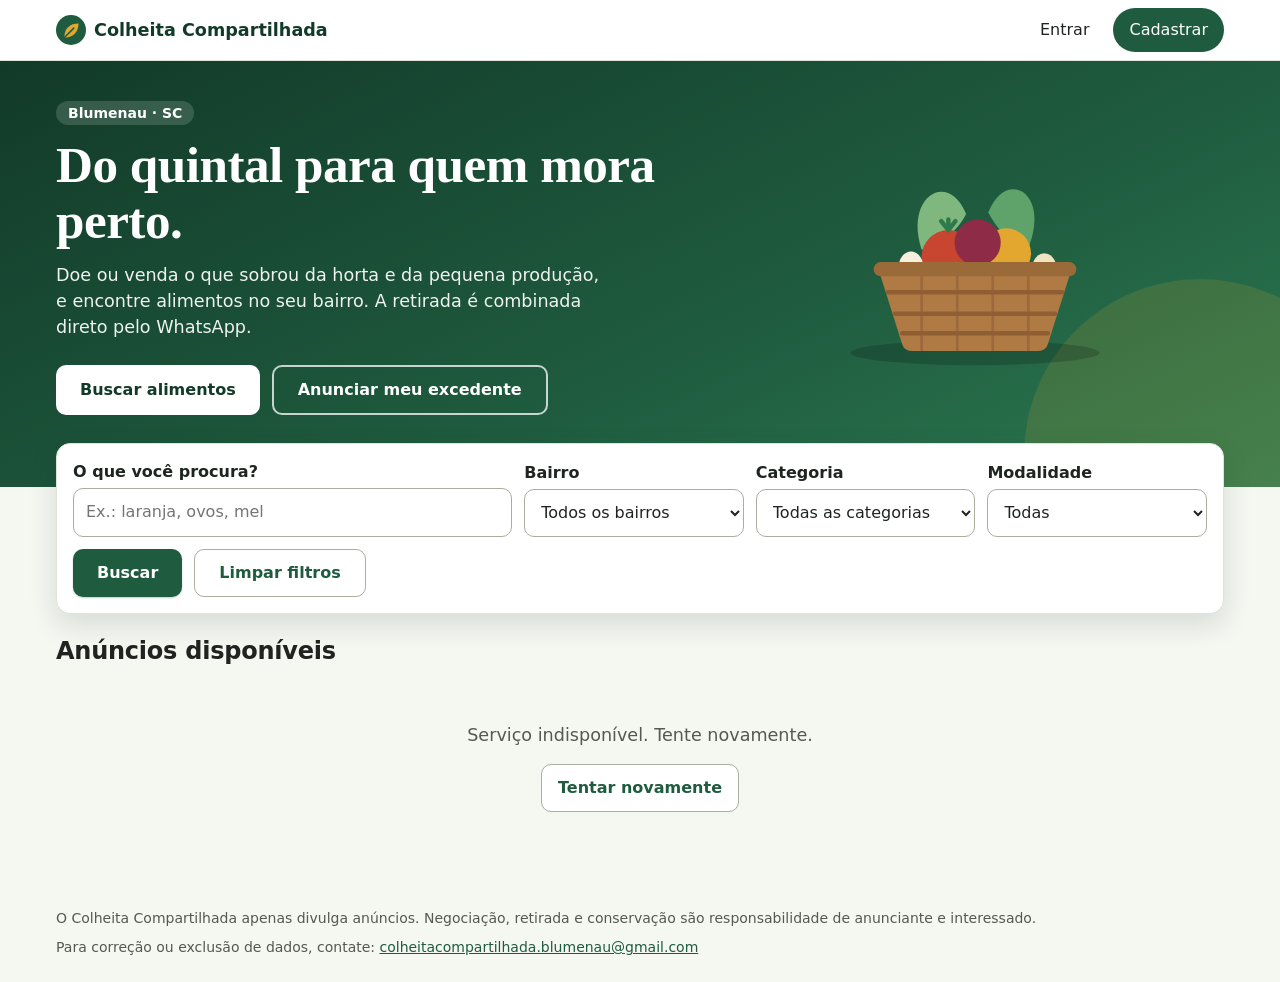
==== src/main/resources/static/index.html @ cc1f5e14 "Add files via upload feat(front): pagina inicial com busca e detalhe do anuncio (#11)" ====
<!DOCTYPE html>
<html lang="pt-BR">
<head>
  <meta charset="utf-8">
  <meta name="viewport" content="width=device-width, initial-scale=1">
  <title>Colheita Compartilhada - Excedentes de alimentos em Blumenau</title>
  <link rel="stylesheet" href="css/estilo.css">
</head>
<body>
  <a class="pular" href="#resultados">Ir para os anúncios</a>
  <header id="topo"></header>
  <main id="principal">
    <section class="hero">
      <div class="hero__interno">
        <div>
          <span class="auth__selo">Blumenau · SC</span>
          <h1>Do quintal para quem mora perto.</h1>
          <p>Doe ou venda o que sobrou da horta e da pequena produção, e encontre alimentos no seu bairro. A retirada é combinada direto pelo WhatsApp.</p>
          <div class="hero__acoes">
            <a class="botao botao--claro botao--auto" href="#form-busca">Buscar alimentos</a>
            <a class="botao botao--contorno botao--auto" href="anuncio-form.html">Anunciar meu excedente</a>
          </div>
        </div>
        <svg class="hero__ilustracao" viewBox="0 0 360 260" aria-hidden="true" focusable="false">
        <ellipse cx="180" cy="236" rx="140" ry="14" fill="#000" opacity=".18"/>
        <path d="M120 120C100 60 150 30 170 80C160 100 140 115 120 120Z" fill="#7fb77e"/>
        <path d="M240 118C265 55 215 28 195 78C205 100 225 114 240 118Z" fill="#5fa36b"/>
        <circle cx="150" cy="128" r="30" fill="#c8452f"/>
        <path d="M150 98l-8-10m8 10l8-10m-8 10v-12" stroke="#2f7a4a" stroke-width="5" stroke-linecap="round" fill="none"/>
        <circle cx="215" cy="124" r="28" fill="#e3a72f"/>
        <circle cx="183" cy="112" r="26" fill="#8e2c48"/>
        <ellipse cx="108" cy="140" rx="14" ry="18" fill="#f6f0dc"/>
        <ellipse cx="258" cy="142" rx="14" ry="18" fill="#efe3c2"/>
        <path d="M72 144H288L262 226Q260 234 250 234H110Q100 234 98 226Z" fill="#b07a45"/>
        <path d="M82 168H278M90 192H270M98 214H262" stroke="#8f5f33" stroke-width="5" stroke-linecap="round"/>
        <path d="M120 144V234M160 144V234M200 144V234M240 144V234" stroke="#8f5f33" stroke-width="3" opacity=".6"/>
        <rect x="66" y="134" width="228" height="16" rx="8" fill="#9a6a38"/>
      </svg>
      </div>
    </section>

    <section class="busca" aria-label="Buscar anúncios">
      <form id="form-busca" class="busca__caixa" novalidate>
        <div class="campo campo--texto">
          <label for="texto">O que você procura?</label>
          <input type="search" id="texto" name="texto" maxlength="100" placeholder="Ex.: laranja, ovos, mel">
        </div>
        <div class="campo">
          <label for="bairroId">Bairro</label>
          <select id="bairroId" name="bairroId"><option value="">Todos os bairros</option></select>
        </div>
        <div class="campo">
          <label for="categoriaId">Categoria</label>
          <select id="categoriaId" name="categoriaId"><option value="">Todas as categorias</option></select>
        </div>
        <div class="campo">
          <label for="modalidade">Modalidade</label>
          <select id="modalidade" name="modalidade">
            <option value="">Todas</option>
            <option value="DOACAO">Doação</option>
            <option value="VENDA">Venda</option>
          </select>
        </div>
        <div class="busca__acoes">
          <button type="submit" class="botao botao--auto">Buscar</button>
          <button type="button" id="limpar" class="botao botao--secundario botao--auto">Limpar filtros</button>
        </div>
      </form>
    </section>

    <section id="resultados" class="resultados" aria-labelledby="titulo-resultados">
      <div class="resultados__topo">
        <h2 id="titulo-resultados" tabindex="-1">Anúncios disponíveis</h2>
        <p id="resumo" class="resumo" aria-live="polite"></p>
      </div>
      <div id="estado" class="estado" hidden></div>
      <ul id="lista" class="cards"></ul>
      <nav id="paginacao" class="paginacao" aria-label="Paginação" hidden></nav>
    </section>
  </main>
  <footer id="rodape"></footer>
  <script type="module" src="js/paginas/index.js"></script>
</body>
</html>
---- src/main/resources/static/css/estilo.css ----
/* Colheita Compartilhada - estilo único. Cores e espaçamentos em variáveis (06_FRONTEND §1). */
:root {
  --cor-folha: #1f5c3f; --cor-folha-escura: #123a29; --cor-folha-clara: #2c7a52;
  --cor-mel: #e3a72f;
  --cor-fundo: #f5f7f1; --cor-papel: #ffffff;
  --cor-texto: #1f2420; --cor-texto-suave: #55594f;
  --cor-linha: #dfe3d8; --cor-borda-campo: #a9ae9f;
  --cor-erro: #a3262e; --cor-erro-fundo: #fbeeee;
  --cor-ok: #1f5c3f; --cor-ok-fundo: #edf6f0;
  --cor-foco: #2c7a52; --cor-foco-claro: #e3a72f;
  --esp-1: .25rem; --esp-2: .5rem; --esp-3: .75rem; --esp-4: 1rem; --esp-5: 1.5rem; --esp-6: 2.5rem;
  --raio: 10px; --alvo-min: 44px; --largura-max: 1200px;
  --fonte-titulo: Georgia, "Times New Roman", serif;
  --fonte-texto: system-ui, -apple-system, "Segoe UI", Roboto, sans-serif;
}
*, *::before, *::after { box-sizing: border-box; }
[hidden] { display: none !important; }
html { -webkit-text-size-adjust: 100%; accent-color: var(--cor-folha); -webkit-tap-highlight-color: rgba(31, 92, 63, .15); }
::selection { background: #cfe5d7; color: var(--cor-texto); }
body { margin: 0; background: var(--cor-fundo); color: var(--cor-texto); font: 1rem/1.5 var(--fonte-texto); overflow-x: hidden; }
img, svg { max-width: 100%; height: auto; }
h1, h2 { line-height: 1.15; margin: 0 0 var(--esp-3); letter-spacing: -.01em; }
h1 { font-size: 2rem; }
a { color: var(--cor-folha); }
:focus-visible { outline: 3px solid var(--cor-foco); outline-offset: 2px; }

.pular { position: absolute; left: var(--esp-2); top: -4rem; background: var(--cor-papel); padding: var(--esp-2) var(--esp-3); border-radius: var(--raio); z-index: 10; }
.pular:focus { top: var(--esp-2); }

/* Cabeçalho */
.topo { background: var(--cor-papel); border-bottom: 1px solid var(--cor-linha); }
.topo__interno { max-width: var(--largura-max); margin: 0 auto; padding: var(--esp-2) var(--esp-4); display: flex; flex-wrap: wrap; align-items: center; justify-content: space-between; gap: var(--esp-1) var(--esp-5); }
.topo__logo { display: inline-flex; align-items: center; gap: var(--esp-2); min-height: var(--alvo-min); font-weight: 700; font-size: 1.1rem; color: var(--cor-folha-escura); text-decoration: none; }
.topo__menu { display: flex; flex-wrap: wrap; gap: var(--esp-1) var(--esp-3); list-style: none; margin: 0; padding: 0; align-items: center; }
.topo__menu a, .topo__menu button { color: var(--cor-texto); background: none; border: 0; font: inherit; font-weight: 500; padding: var(--esp-2) var(--esp-3); cursor: pointer; text-decoration: none; min-height: var(--alvo-min); display: inline-flex; align-items: center; border-radius: 999px; }
.topo__menu a:hover, .topo__menu button:hover { background: var(--cor-fundo); }
.topo__menu a[aria-current="page"] { color: var(--cor-folha); text-decoration: underline; text-underline-offset: 6px; }
.topo__menu a.topo__cta { background: var(--cor-folha); color: #fff; padding: var(--esp-2) var(--esp-4); }
.topo__menu a.topo__cta:hover { background: var(--cor-folha-escura); }
.topo__menu a.topo__cta[aria-current="page"] { text-decoration: none; }

.conteudo { max-width: var(--largura-max); margin: 0 auto; padding: var(--esp-5) var(--esp-4) var(--esp-6); }
.rodape { max-width: var(--largura-max); margin: 0 auto; padding: var(--esp-4); color: var(--cor-texto-suave); font-size: .875rem; }
.rodape p { margin: 0 0 var(--esp-2); }

/* Telas de entrar e cadastrar: vitrine à esquerda, formulário à direita */
.auth { display: grid; grid-template-columns: minmax(0, 1.1fr) minmax(0, 1fr); min-height: calc(100vh - 62px); }
.auth__marca { position: relative; overflow: hidden; color: #fff; display: flex; flex-direction: column; justify-content: center; gap: var(--esp-4); padding: var(--esp-6) clamp(1.5rem, 5vw, 4.5rem); background: linear-gradient(155deg, var(--cor-folha-escura) 0%, var(--cor-folha) 55%, var(--cor-folha-clara) 100%); }
.auth__marca::before, .auth__marca::after { content: ""; position: absolute; border-radius: 50%; pointer-events: none; }
.auth__marca::before { width: 26rem; height: 26rem; right: -9rem; top: -9rem; background: rgba(255, 255, 255, .06); }
.auth__marca::after { width: 18rem; height: 18rem; left: -7rem; bottom: -7rem; background: rgba(227, 167, 47, .14); }
.auth__marca > * { position: relative; z-index: 1; }
.auth__selo { width: fit-content; padding: var(--esp-1) var(--esp-3); border-radius: 999px; background: rgba(255, 255, 255, .15); font-size: .875rem; font-weight: 600; }
.auth__lema { margin: 0; font-family: var(--fonte-titulo); font-size: clamp(2rem, 4vw, 3.1rem); line-height: 1.1; letter-spacing: -.01em; }
.auth__texto { margin: 0; max-width: 34rem; font-size: 1.1rem; opacity: .93; }
.auth__lista { list-style: none; margin: var(--esp-2) 0 0; padding: 0; display: grid; gap: var(--esp-3); max-width: 34rem; }
.auth__lista li { position: relative; padding-left: 2rem; }
.auth__lista li::before { content: ""; position: absolute; left: 0; top: .15rem; width: 1.3rem; height: 1.3rem; border-radius: 50%; background: var(--cor-mel); }
.auth__lista li::after { content: ""; position: absolute; left: .48rem; top: .33rem; width: .35rem; height: .65rem; border: solid var(--cor-folha-escura); border-width: 0 2px 2px 0; transform: rotate(45deg); }
.auth__ilustracao { width: min(100%, 21rem); margin-top: var(--esp-3); }

.auth__form { display: flex; align-items: center; justify-content: center; padding: var(--esp-6) var(--esp-4); background: var(--cor-papel); }
.auth__caixa { width: 100%; max-width: 25rem; }
.auth__intro { color: var(--cor-texto-suave); margin: 0 0 var(--esp-5); }

/* Formulários */
.campo { margin-bottom: var(--esp-4); }
.campo label, .campo legend { display: block; font-weight: 600; margin-bottom: var(--esp-1); padding: 0; }
.campo input[type="text"], .campo input[type="email"], .campo input[type="password"] { width: 100%; font: inherit; padding: .7rem var(--esp-3); border: 1px solid var(--cor-borda-campo); border-radius: var(--raio); background: #fff; color: var(--cor-texto); min-height: 48px; }
.campo input[type="text"]:hover, .campo input[type="email"]:hover, .campo input[type="password"]:hover { border-color: var(--cor-folha); }
.campo input[aria-invalid="true"] { border: 2px solid var(--cor-erro); }
.campo fieldset { border: 0; margin: 0; padding: 0; min-width: 0; }
.opcoes { display: grid; grid-template-columns: 1fr 1fr; gap: var(--esp-2); }
.campo label.opcao { display: flex; align-items: center; gap: var(--esp-2); min-height: var(--alvo-min); font-weight: 500; cursor: pointer; margin: 0; }
.opcao input { width: 1.2rem; height: 1.2rem; accent-color: var(--cor-folha); }
.dica { color: var(--cor-texto-suave); font-size: .875rem; margin: var(--esp-1) 0 0; }
.erro { display: block; color: var(--cor-erro); font-size: .875rem; margin-top: var(--esp-1); }
.erro:empty { display: none; }

.botao { display: inline-flex; justify-content: center; align-items: center; width: 100%; min-height: 48px; padding: .7rem var(--esp-4); font: inherit; font-weight: 600; background: var(--cor-folha); color: #fff; border: 0; border-radius: var(--raio); cursor: pointer; box-shadow: 0 1px 2px rgba(18, 58, 41, .25); }
.botao:hover { background: var(--cor-folha-escura); }
.botao[disabled] { opacity: .65; cursor: progress; }

.mensagem { border-radius: var(--raio); padding: var(--esp-3) var(--esp-4); margin-bottom: var(--esp-4); border: 1px solid; }
.mensagem:empty { display: none; }
.mensagem--erro { color: var(--cor-erro); border-color: var(--cor-erro); background: var(--cor-erro-fundo); }
.mensagem--ok { color: var(--cor-ok); border-color: var(--cor-ok); background: var(--cor-ok-fundo); }
.troca { margin: var(--esp-5) 0 0; text-align: center; color: var(--cor-texto-suave); }

@media (max-width: 900px) {
  .auth { grid-template-columns: 1fr; min-height: 0; }
  .auth__marca { order: -1; padding: var(--esp-5) var(--esp-4); gap: var(--esp-2); }
  .auth__lema { font-size: 1.75rem; }
  .auth__texto, .auth__lista, .auth__ilustracao { display: none; }
  .auth__form { padding: var(--esp-5) var(--esp-4) var(--esp-6); }
}
@media (max-width: 420px) { .opcoes { grid-template-columns: 1fr; } }
@media (prefers-reduced-motion: reduce) { * { animation: none !important; transition: none !important; scroll-behavior: auto !important; } }

/* Cartão branco (perfil, formulário de anúncio, avisos) */
.cartao { max-width: 28rem; margin: var(--esp-4) auto; padding: var(--esp-5); background: var(--cor-papel); border: 1px solid var(--cor-linha); border-radius: 14px; }
.cartao > h1 { margin-top: 0; }
.cartao__intro { margin: 0 0 var(--esp-5); color: var(--cor-texto-suave); }
@media (max-width: 480px) { .cartao { padding: var(--esp-4); } }

/* Página de perfil */
.cartao--larga { max-width: 34rem; }
.campo input[type="tel"] { width: 100%; font: inherit; padding: .7rem var(--esp-3); border: 1px solid var(--cor-borda-campo); border-radius: var(--raio); background: #fff; color: var(--cor-texto); min-height: 48px; }
.campo input[type="tel"]:hover { border-color: var(--cor-folha); }
.campo input[type="date"] { width: 100%; font: inherit; padding: .7rem var(--esp-3); border: 1px solid var(--cor-borda-campo); border-radius: var(--raio); background: #fff; color: var(--cor-texto); min-height: 48px; }
.campo input[type="date"]:hover { border-color: var(--cor-folha); }
.campo input[type="file"] { width: 100%; font: inherit; padding: var(--esp-2) 0; }
.campo input[readonly] { background: var(--cor-fundo); color: var(--cor-texto-suave); border-style: dashed; }
.campo label.opcao--check { align-items: flex-start; padding: var(--esp-2) 0; font-weight: 500; }
.opcao--check input { margin-top: .2rem; flex: none; }
.notas p { margin: var(--esp-2) 0 0; padding: var(--esp-3) var(--esp-4); border-radius: var(--raio); background: #fff7e0; border: 1px solid #e3c06a; color: #5a4300; font-size: .9375rem; }
.notas p:empty { display: none; }

/* Botões em forma de link e variações */
a.botao { text-decoration: none; }
.botao--auto { width: auto; padding-inline: var(--esp-5); }
.botao--claro { background: #fff; color: var(--cor-folha-escura); box-shadow: none; }
.botao--claro:hover { background: var(--cor-fundo); }
.botao--contorno { background: transparent; color: #fff; border: 2px solid rgba(255, 255, 255, .75); box-shadow: none; }
.botao--contorno:hover { background: rgba(255, 255, 255, .12); }
.botao--secundario { background: #fff; color: var(--cor-folha); border: 1px solid var(--cor-borda-campo); box-shadow: none; }
.botao--secundario:hover { background: var(--cor-fundo); }
.botao--secundario[disabled] { opacity: .5; cursor: not-allowed; }

/* Apresentação (index) */
.hero { position: relative; overflow: hidden; color: #fff; background: linear-gradient(155deg, var(--cor-folha-escura) 0%, var(--cor-folha) 60%, var(--cor-folha-clara) 100%); }
.hero::after { content: ""; position: absolute; width: 22rem; height: 22rem; border-radius: 50%; right: -6rem; bottom: -9rem; background: rgba(227, 167, 47, .14); pointer-events: none; }
.hero__interno { position: relative; z-index: 1; max-width: var(--largura-max); margin: 0 auto; padding: var(--esp-6) var(--esp-4) 4.5rem; display: grid; grid-template-columns: minmax(0, 1.3fr) minmax(0, 1fr); gap: var(--esp-5); align-items: center; }
.hero h1 { font-family: var(--fonte-titulo); font-size: clamp(2rem, 4.5vw, 3.2rem); line-height: 1.1; letter-spacing: -.01em; margin: var(--esp-3) 0; }
.hero p { margin: 0 0 var(--esp-5); max-width: 34rem; font-size: 1.1rem; opacity: .93; }
.hero__acoes { display: flex; flex-wrap: wrap; gap: var(--esp-3); }
.hero__ilustracao { width: min(100%, 20rem); justify-self: center; }

/* Busca */
.busca { position: relative; z-index: 2; max-width: var(--largura-max); margin: -2.75rem auto 0; padding: 0 var(--esp-4); }
.busca__caixa { background: var(--cor-papel); border: 1px solid var(--cor-linha); border-radius: 14px; padding: var(--esp-4); box-shadow: 0 10px 28px rgba(18, 58, 41, .14); display: grid; grid-template-columns: 2fr 1fr 1fr 1fr; gap: var(--esp-3); align-items: end; }
.busca__caixa .campo { margin: 0; }
.busca__acoes { grid-column: 1 / -1; display: flex; flex-wrap: wrap; gap: var(--esp-3); }
.campo input[type="search"], .campo select { width: 100%; font: inherit; padding: .7rem var(--esp-3); border: 1px solid var(--cor-borda-campo); border-radius: var(--raio); background: #fff; color: var(--cor-texto); min-height: 48px; }
.campo input[type="search"]:hover, .campo select:hover { border-color: var(--cor-folha); }

/* Resultados */
.resultados { max-width: var(--largura-max); margin: 0 auto; padding: var(--esp-5) var(--esp-4) var(--esp-6); }
.resultados__topo { display: flex; flex-wrap: wrap; align-items: baseline; justify-content: space-between; gap: var(--esp-2) var(--esp-4); margin-bottom: var(--esp-4); }
.resultados__topo h2 { margin: 0; font-size: 1.5rem; }
.resultados__topo h2:focus { outline: none; }
.resumo { margin: 0; color: var(--cor-texto-suave); }
.cards { display: grid; grid-template-columns: repeat(auto-fill, minmax(260px, 1fr)); gap: var(--esp-4); list-style: none; margin: 0; padding: 0; }
.card { position: relative; display: flex; flex-direction: column; background: var(--cor-papel); border: 1px solid var(--cor-linha); border-radius: 12px; overflow: hidden; transition: box-shadow .15s, border-color .15s; }
.card:hover, .card:focus-within { border-color: var(--cor-folha); box-shadow: 0 6px 18px rgba(18, 58, 41, .12); }
.card__foto { display: block; width: 100%; aspect-ratio: 4 / 3; object-fit: cover; background: var(--cor-fundo); }
.card__corpo { display: grid; gap: var(--esp-1); padding: var(--esp-3) var(--esp-4) var(--esp-4); }
.card__titulo { margin: 0; font-size: 1.1rem; }
.card__titulo a { color: var(--cor-texto); text-decoration: none; }
.card__titulo a::after { content: ""; position: absolute; inset: 0; }
.card__titulo a:focus-visible { outline: none; }
.card:focus-within { outline: 3px solid var(--cor-foco); outline-offset: 2px; }
.card__meta, .card__info { margin: 0; color: var(--cor-texto-suave); font-size: .9375rem; }
.card__preco { display: flex; align-items: center; gap: var(--esp-2); margin: var(--esp-1) 0; font-weight: 600; }
.selo { display: inline-block; padding: .1rem var(--esp-3); border-radius: 999px; font-size: .8125rem; font-weight: 600; }
.selo--doacao { background: #e1f0e6; color: #14532d; }
.selo--venda { background: #fff1cf; color: #6b4a00; }
.estado { text-align: center; padding: var(--esp-6) var(--esp-4); color: var(--cor-texto-suave); }
.estado p { margin: 0 0 var(--esp-4); font-size: 1.1rem; }
.estado .botao { width: auto; }
.paginacao { display: flex; flex-wrap: wrap; align-items: center; justify-content: center; gap: var(--esp-4); margin-top: var(--esp-5); }
.paginacao .botao { width: auto; }

@media (max-width: 900px) {
  .hero__interno { grid-template-columns: 1fr; padding-bottom: 4rem; }
  .hero__ilustracao { display: none; }
  .busca__caixa { grid-template-columns: 1fr 1fr; }
  .busca__caixa .campo--texto { grid-column: 1 / -1; }
}
@media (max-width: 560px) {
  .busca__caixa { grid-template-columns: 1fr; }
  .hero__acoes .botao { width: 100%; }
}

/* Foco em verde: mais claro sobre fundos escuros, borda verde nos campos */
.hero :focus-visible { outline-color: var(--cor-foco-claro); }
.campo input:focus-visible, .campo select:focus-visible { border-color: var(--cor-folha); }

/* Detalhe do anúncio */
.link-voltar { display: inline-flex; align-items: center; min-height: var(--alvo-min); font-weight: 500; }
.detalhe { display: grid; grid-template-columns: minmax(0, 1.1fr) minmax(0, 1fr); gap: var(--esp-5) var(--esp-6); align-items: start; }
.detalhe[hidden] { display: none; }
.detalhe__foto img { display: block; width: 100%; aspect-ratio: 4 / 3; object-fit: cover; border-radius: 14px; border: 1px solid var(--cor-linha); background: var(--cor-fundo); }
.detalhe__info h1 { font-size: 2rem; margin: var(--esp-2) 0 var(--esp-3); }
.preco-grande { font-size: 1.5rem; font-weight: 700; }
.fatos { display: grid; grid-template-columns: auto 1fr; gap: var(--esp-2) var(--esp-4); margin: var(--esp-4) 0; }
.fatos dt { color: var(--cor-texto-suave); }
.fatos dd { margin: 0; font-weight: 600; }
.detalhe__acoes { display: flex; flex-wrap: wrap; gap: var(--esp-3); }
.detalhe__acoes .botao { width: auto; }
.detalhe__texto { grid-column: 1 / -1; max-width: 48rem; }
.detalhe__texto h2 { font-size: 1.25rem; margin: var(--esp-5) 0 var(--esp-2); }
.detalhe__texto p { margin: 0; }
.declaradas { margin-top: var(--esp-5); padding: var(--esp-4); background: var(--cor-papel); border: 1px solid var(--cor-linha); border-radius: 12px; }
.declaradas h2 { margin-top: 0; }
.declaradas .fatos { margin-top: var(--esp-3); }
.nota-info { margin: var(--esp-3) 0 0; padding: var(--esp-3) var(--esp-4); border-radius: var(--raio); background: #fff7e0; border: 1px solid #e3c06a; color: #5a4300; font-size: .9375rem; }
.aviso-rn12 { margin-top: var(--esp-5); color: var(--cor-texto-suave); font-size: .875rem; }
.painel-contato { margin-top: var(--esp-4); padding: var(--esp-4); background: var(--cor-ok-fundo); border: 1px solid var(--cor-ok); border-radius: 12px; }
.painel-contato p { margin: 0; }
.numero { font-size: 1.5rem; font-weight: 700; margin: var(--esp-1) 0 var(--esp-3) !important; }
.painel-contato .detalhe__acoes { margin-bottom: var(--esp-2); }
.mensagens-detalhe .mensagem { margin: var(--esp-4) 0 0; }

dialog { border: 0; border-radius: 14px; padding: var(--esp-5); width: min(32rem, calc(100% - 2rem)); box-shadow: 0 20px 50px rgba(0, 0, 0, .3); color: var(--cor-texto); }
dialog::backdrop { background: rgba(18, 58, 41, .55); }
dialog h2 { margin-top: 0; font-size: 1.35rem; }
.campo textarea { width: 100%; min-height: 7.5rem; resize: vertical; font: inherit; padding: .7rem var(--esp-3); border: 1px solid var(--cor-borda-campo); border-radius: var(--raio); background: #fff; color: var(--cor-texto); }
.campo textarea:hover, .campo textarea:focus-visible { border-color: var(--cor-folha); }
.campo textarea[aria-invalid="true"] { border: 2px solid var(--cor-erro); }
.contador { text-align: right; }
.dialogo__acoes { display: flex; flex-wrap: wrap; justify-content: flex-end; gap: var(--esp-3); margin-top: var(--esp-4); }
.dialogo__acoes .botao { width: auto; }

@media (max-width: 800px) {
  .detalhe { grid-template-columns: 1fr; }
  .detalhe__info h1 { font-size: 1.65rem; }
}

/* Meus anúncios */
.topo-pagina { display: flex; flex-wrap: wrap; align-items: center; justify-content: space-between; gap: var(--esp-3) var(--esp-4); margin-bottom: var(--esp-4); }
.topo-pagina h1 { margin: 0; }
.topo-pagina h1:focus { outline: none; }
.topo-pagina .botao { width: auto; }
.meus { list-style: none; margin: 0; padding: 0; display: grid; gap: var(--esp-4); }
.meu { display: grid; grid-template-columns: 120px minmax(0, 1fr) auto; gap: var(--esp-4); align-items: start; padding: var(--esp-3); background: var(--cor-papel); border: 1px solid var(--cor-linha); border-radius: 12px; }
.meu__foto { display: block; width: 120px; aspect-ratio: 4 / 3; object-fit: cover; border-radius: 8px; background: var(--cor-fundo); }
.meu__corpo { display: grid; gap: var(--esp-1); min-width: 0; }
.meu__titulo { margin: 0; font-size: 1.15rem; overflow-wrap: anywhere; }
.meu__titulo a { color: var(--cor-texto); }
.meu__selos { display: flex; flex-wrap: wrap; gap: var(--esp-2); }
.meu__meta { margin: 0; color: var(--cor-texto-suave); font-size: .9375rem; }
.meu .nota-info { margin-top: var(--esp-2); }
.meu__acoes { display: flex; flex-direction: column; gap: var(--esp-2); }
.meu__acoes .botao { width: auto; min-width: 7.5rem; }
.selo--ativo { background: #14532d; color: #fff; }
.selo--encerrado { background: #e4e7ef; color: #2f3446; }
.selo--expirado { background: #fff1cf; color: #6b4a00; }
.selo--removido { background: #fbe1e1; color: #7a1b22; }
.opcoes--coluna { grid-template-columns: 1fr; }
.opcoes--coluna .opcao { border: 0; padding: 0; }
@media (max-width: 700px) {
  .meu { grid-template-columns: 96px minmax(0, 1fr); }
  .meu__foto { width: 96px; }
  .meu__acoes { grid-column: 1 / -1; flex-direction: row; flex-wrap: wrap; }
}

/* Formulário de anúncio */
.cartao--form { max-width: 46rem; }
.grupo { margin: 0 0 var(--esp-5); }
.grupo > h2 { font-size: 1.15rem; margin: 0 0 var(--esp-3); padding-bottom: var(--esp-2); border-bottom: 1px solid var(--cor-linha); }
.linha { display: grid; grid-template-columns: 1fr 1fr; gap: 0 var(--esp-4); }
.bloco-animal { margin-bottom: var(--esp-4); padding: var(--esp-4); background: #f8faf4; border: 1px solid var(--cor-linha); border-radius: 12px; }
.bloco-animal h3 { margin: 0 0 var(--esp-1); font-size: 1.05rem; }
.bloco-animal .dica { margin-bottom: var(--esp-3); }
.previa { display: flex; flex-wrap: wrap; align-items: center; gap: var(--esp-3); margin-top: var(--esp-3); }
.previa img { width: 9rem; aspect-ratio: 4 / 3; object-fit: cover; border-radius: 8px; border: 1px solid var(--cor-linha); background: var(--cor-fundo); }
.previa .botao { width: auto; }
.acoes-form { display: flex; flex-wrap: wrap; justify-content: flex-end; gap: var(--esp-3); margin-top: var(--esp-4); }
.acoes-form .botao { width: auto; }
.cartao--form .mensagem { margin-top: var(--esp-4); margin-bottom: 0; }
@media (max-width: 560px) { .linha { grid-template-columns: 1fr; } .acoes-form .botao { width: 100%; } }

/* Moderação (admin) */
.abas { display: flex; gap: var(--esp-2); margin: 0 0 var(--esp-4); border-bottom: 1px solid var(--cor-linha); }
.abas a { display: inline-flex; align-items: center; min-height: var(--alvo-min); padding: 0 var(--esp-4); color: var(--cor-texto-suave); text-decoration: none; font-weight: 500; border-bottom: 3px solid transparent; margin-bottom: -1px; }
.abas a:hover { color: var(--cor-folha); }
.abas a[aria-current="page"] { color: var(--cor-folha); font-weight: 700; border-bottom-color: var(--cor-folha); }
.fila { list-style: none; margin: 0; padding: 0; display: grid; gap: var(--esp-3); }
.fila__item { display: grid; grid-template-columns: minmax(0, 1fr) auto; gap: var(--esp-3) var(--esp-4); align-items: center; padding: var(--esp-4); background: var(--cor-papel); border: 1px solid var(--cor-linha); border-radius: 12px; }
.fila__motivo { margin: 0 0 var(--esp-2); font-weight: 600; overflow-wrap: anywhere; display: -webkit-box; -webkit-line-clamp: 3; -webkit-box-orient: vertical; overflow: hidden; }
.fila__meta { margin: 0; color: var(--cor-texto-suave); font-size: .9375rem; overflow-wrap: anywhere; }
.fila__meta + .fila__meta { margin-top: var(--esp-1); }
.fila__acoes .botao { width: auto; }
.selo--bloqueado { background: #fbe1e1; color: #7a1b22; }
.bloco { margin-bottom: var(--esp-4); padding: var(--esp-4) var(--esp-5); background: var(--cor-papel); border: 1px solid var(--cor-linha); border-radius: 12px; }
.bloco h2 { margin: 0 0 var(--esp-3); font-size: 1.15rem; }
.bloco p { margin: 0; overflow-wrap: anywhere; }
.denuncia__topo { display: flex; flex-wrap: wrap; align-items: center; gap: var(--esp-2) var(--esp-3); margin-bottom: var(--esp-2); }
.denuncia__topo h1 { margin: 0; }
.denuncia__anuncio { display: grid; grid-template-columns: 11rem minmax(0, 1fr); gap: var(--esp-4); align-items: start; }
.denuncia__anuncio img { display: block; width: 100%; aspect-ratio: 4 / 3; object-fit: cover; border-radius: 8px; background: var(--cor-fundo); }
.denuncia__anuncio .fatos { margin: var(--esp-2) 0; }
.cartao--decisao { max-width: none; margin: 0; }
@media (max-width: 640px) {
  .fila__item { grid-template-columns: 1fr; }
  .fila__acoes .botao { width: 100%; }
  .denuncia__anuncio { grid-template-columns: 1fr; }
  .denuncia__anuncio img { max-width: 14rem; }
  .bloco { padding: var(--esp-4); }
}

/* Perfil do moderador */
.campo .rotulo { display: block; font-weight: 600; margin-bottom: var(--esp-1); }
.valor-fixo { margin: 0; padding: .7rem var(--esp-3); min-height: 48px; display: flex; align-items: center; font-weight: 600; background: var(--cor-fundo); border: 1px dashed var(--cor-borda-campo); border-radius: var(--raio); color: var(--cor-texto-suave); }
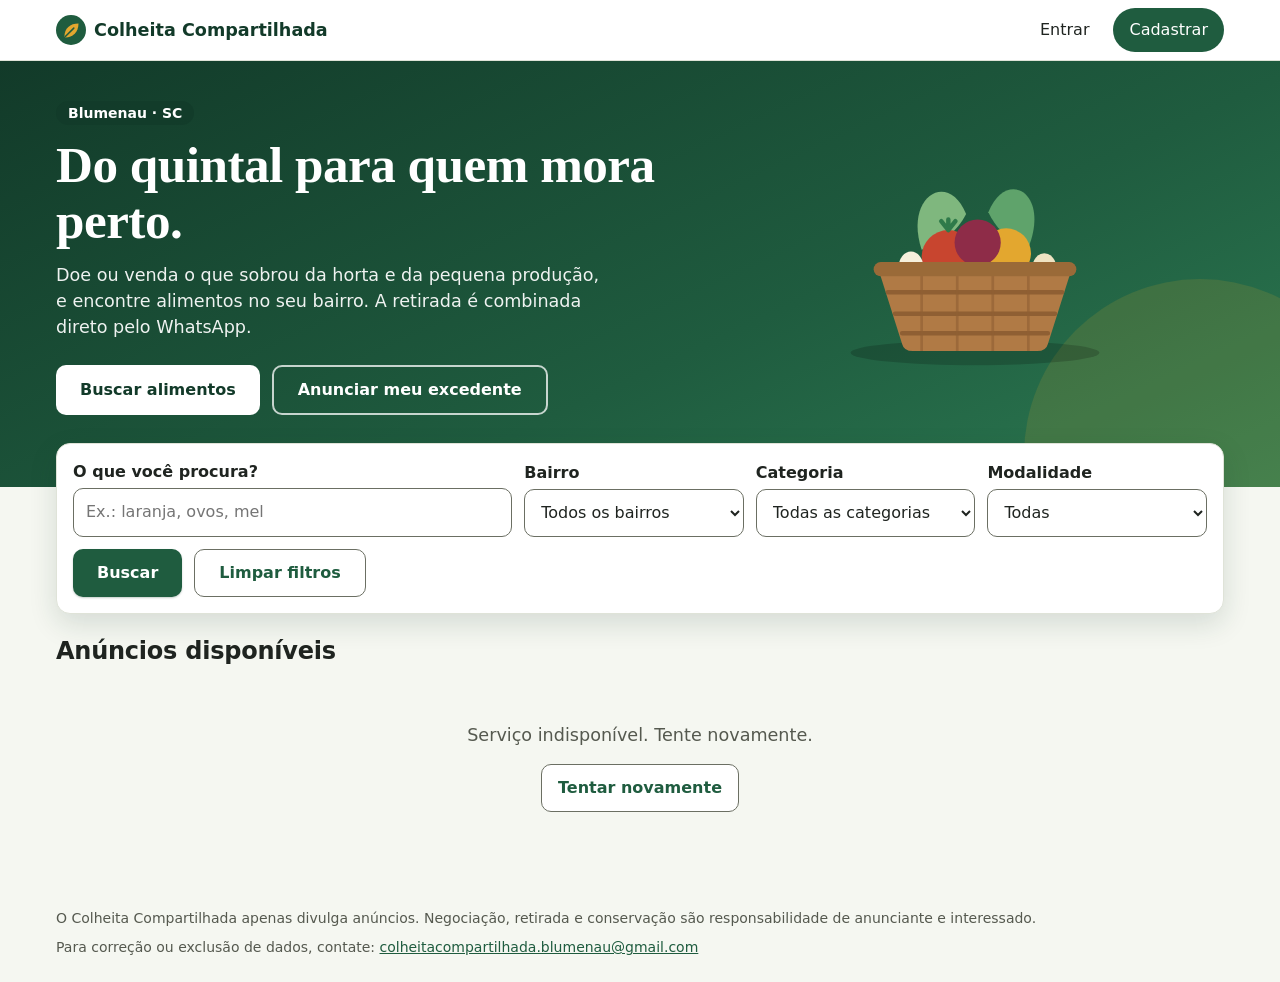
==== commit 609260c0: "Add files via upload #18 — Acessibilidade e usabilidade" ====
--- a/src/main/resources/static/index.html
+++ b/src/main/resources/static/index.html
@@ -40,7 +40,7 @@
     </section>
 
     <section class="busca" aria-label="Buscar anúncios">
-      <form id="form-busca" class="busca__caixa" novalidate>
+      <form id="form-busca" class="busca__caixa" method="get" novalidate>
         <div class="campo campo--texto">
           <label for="texto">O que você procura?</label>
           <input type="search" id="texto" name="texto" maxlength="100" placeholder="Ex.: laranja, ovos, mel">
--- a/src/main/resources/static/css/estilo.css
+++ b/src/main/resources/static/css/estilo.css
@@ -4,7 +4,7 @@
   --cor-mel: #e3a72f;
   --cor-fundo: #f5f7f1; --cor-papel: #ffffff;
   --cor-texto: #1f2420; --cor-texto-suave: #55594f;
-  --cor-linha: #dfe3d8; --cor-borda-campo: #a9ae9f;
+  --cor-linha: #dfe3d8; --cor-borda-campo: #6b6f63;
   --cor-erro: #a3262e; --cor-erro-fundo: #fbeeee;
   --cor-ok: #1f5c3f; --cor-ok-fundo: #edf6f0;
   --cor-foco: #2c7a52; --cor-foco-claro: #e3a72f;
@@ -24,7 +24,7 @@
 a { color: var(--cor-folha); }
 :focus-visible { outline: 3px solid var(--cor-foco); outline-offset: 2px; }
 
-.pular { position: absolute; left: var(--esp-2); top: -4rem; background: var(--cor-papel); padding: var(--esp-2) var(--esp-3); border-radius: var(--raio); z-index: 10; }
+.pular { position: absolute; left: var(--esp-2); top: -4rem; display: inline-flex; align-items: center; min-height: var(--alvo-min); background: var(--cor-papel); padding: var(--esp-2) var(--esp-3); border-radius: var(--raio); z-index: 10; }
 .pular:focus { top: var(--esp-2); }
 
 /* Cabeçalho */
@@ -50,7 +50,7 @@
 .auth__marca::before { width: 26rem; height: 26rem; right: -9rem; top: -9rem; background: rgba(255, 255, 255, .06); }
 .auth__marca::after { width: 18rem; height: 18rem; left: -7rem; bottom: -7rem; background: rgba(227, 167, 47, .14); }
 .auth__marca > * { position: relative; z-index: 1; }
-.auth__selo { width: fit-content; padding: var(--esp-1) var(--esp-3); border-radius: 999px; background: rgba(255, 255, 255, .15); font-size: .875rem; font-weight: 600; }
+.auth__selo { width: fit-content; padding: var(--esp-1) var(--esp-3); border-radius: 999px; background: rgba(18, 58, 41, .6); font-size: .875rem; font-weight: 600; }
 .auth__lema { margin: 0; font-family: var(--fonte-titulo); font-size: clamp(2rem, 4vw, 3.1rem); line-height: 1.1; letter-spacing: -.01em; }
 .auth__texto { margin: 0; max-width: 34rem; font-size: 1.1rem; opacity: .93; }
 .auth__lista { list-style: none; margin: var(--esp-2) 0 0; padding: 0; display: grid; gap: var(--esp-3); max-width: 34rem; }
@@ -109,7 +109,7 @@
 .campo input[type="tel"]:hover { border-color: var(--cor-folha); }
 .campo input[type="date"] { width: 100%; font: inherit; padding: .7rem var(--esp-3); border: 1px solid var(--cor-borda-campo); border-radius: var(--raio); background: #fff; color: var(--cor-texto); min-height: 48px; }
 .campo input[type="date"]:hover { border-color: var(--cor-folha); }
-.campo input[type="file"] { width: 100%; font: inherit; padding: var(--esp-2) 0; }
+.campo input[type="file"] { width: 100%; min-height: var(--alvo-min); font: inherit; padding: var(--esp-2) 0; }
 .campo input[readonly] { background: var(--cor-fundo); color: var(--cor-texto-suave); border-style: dashed; }
 .campo label.opcao--check { align-items: flex-start; padding: var(--esp-2) 0; font-weight: 500; }
 .opcao--check input { margin-top: .2rem; flex: none; }
@@ -303,3 +303,6 @@
 /* Perfil do moderador */
 .campo .rotulo { display: block; font-weight: 600; margin-bottom: var(--esp-1); }
 .valor-fixo { margin: 0; padding: .7rem var(--esp-3); min-height: 48px; display: flex; align-items: center; font-weight: 600; background: var(--cor-fundo); border: 1px dashed var(--cor-borda-campo); border-radius: var(--raio); color: var(--cor-texto-suave); }
+
+/* Links soltos (fora de cartão clicável) com alvo de toque de 44 px */
+.meu__titulo a, #a-link-publico a { display: inline-flex; align-items: center; min-height: var(--alvo-min); }
